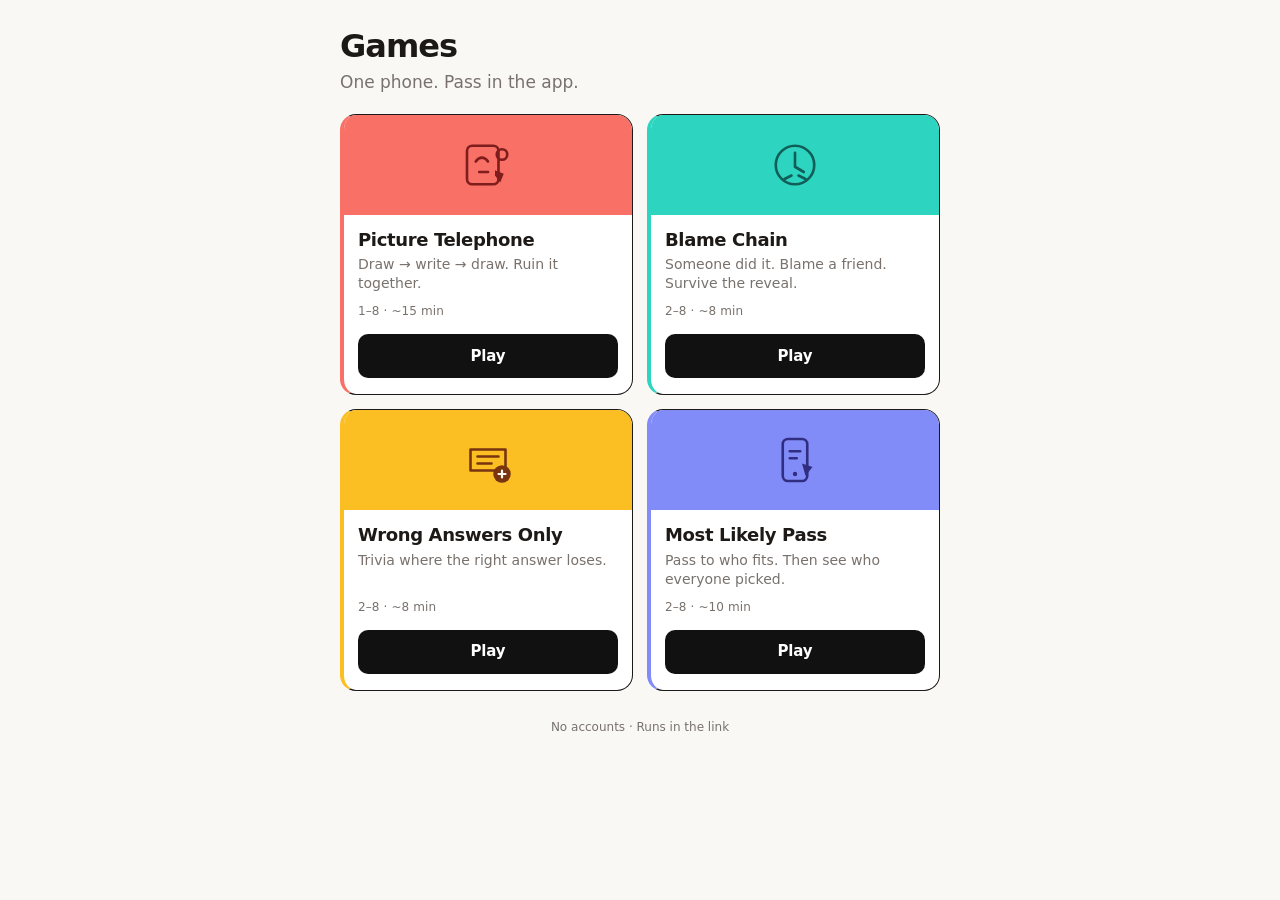
==== index.html @ ca023db3 "Default 2 players and auto fun names Social games min 2 with shuffle roster; Telephone keeps solo 1;" ====
<!DOCTYPE html>
<html lang="en">
<head>
  <meta charset="UTF-8" />
  <meta name="viewport" content="width=device-width, initial-scale=1, viewport-fit=cover" />
  <meta name="theme-color" content="#FAF8F5" />
  <meta name="description" content="Pass-the-phone games. No login." />
  <title>Games</title>
  <link rel="icon" href="data:image/svg+xml,%3Csvg xmlns='http://www.w3.org/2000/svg' viewBox='0 0 64 64'%3E%3Crect width='64' height='64' rx='12' fill='%23111111'/%3E%3Ctext x='32' y='42' text-anchor='middle' font-size='28' fill='%23FAF8F5'%3EG%3C/text%3E%3C/svg%3E" />
  <link rel="stylesheet" href="./css/hub.css?v=5" />
</head>
<body>
  <main class="hub">
    <header class="hub-header">
      <h1 class="hub-title">Games</h1>
      <p class="hub-lede">One phone. Pass in the app.</p>
    </header>

    <ul class="game-grid" role="list">
      <li>
        <a class="tile tile--playable tile--coral" href="./games/picture-telephone/">
          <div class="tile-panel" aria-hidden="true">
            <svg class="tile-glyph" viewBox="0 0 64 64" fill="none" xmlns="http://www.w3.org/2000/svg">
              <rect x="8" y="10" width="36" height="44" rx="6" stroke="currentColor" stroke-width="3"/>
              <path d="M18 28c4-6 10-6 14 0M22 40h10" stroke="currentColor" stroke-width="3" stroke-linecap="round"/>
              <path d="M40 38l10 4-4 10-6-8z" fill="currentColor"/>
              <circle cx="48" cy="20" r="6" stroke="currentColor" stroke-width="3"/>
            </svg>
          </div>
          <div class="tile-body">
            <h2 class="tile-name">Picture Telephone</h2>
            <p class="tile-hook">Draw → write → draw. Ruin it together.</p>
            <p class="tile-meta">1–8 · ~15 min</p>
            <span class="tile-play">Play</span>
          </div>
        </a>
      </li>

      <li>
        <a class="tile tile--playable tile--teal" href="./games/blame-chain/">
          <div class="tile-panel" aria-hidden="true">
            <svg class="tile-glyph" viewBox="0 0 64 64" fill="none" xmlns="http://www.w3.org/2000/svg">
              <circle cx="32" cy="32" r="22" stroke="currentColor" stroke-width="3"/>
              <path d="M32 18v16l10 6" stroke="currentColor" stroke-width="3" stroke-linecap="round" stroke-linejoin="round"/>
              <path d="M20 48l8-4M44 48l-8-4" stroke="currentColor" stroke-width="3" stroke-linecap="round"/>
            </svg>
          </div>
          <div class="tile-body">
            <h2 class="tile-name">Blame Chain</h2>
            <p class="tile-hook">Someone did it. Blame a friend. Survive the reveal.</p>
            <p class="tile-meta">2–8 · ~8 min</p>
            <span class="tile-play">Play</span>
          </div>
        </a>
      </li>

      <li>
        <a class="tile tile--playable tile--amber" href="./games/wrong-answers-only/">
          <div class="tile-panel" aria-hidden="true">
            <svg class="tile-glyph" viewBox="0 0 64 64" fill="none" xmlns="http://www.w3.org/2000/svg">
              <path d="M12 44V20h40v24H12z" stroke="currentColor" stroke-width="3" stroke-linejoin="round"/>
              <path d="M20 28h24M20 36h16" stroke="currentColor" stroke-width="3" stroke-linecap="round"/>
              <circle cx="48" cy="48" r="10" fill="currentColor"/>
              <path d="M44 48h8M48 44v8" stroke="#FAF8F5" stroke-width="2.5" stroke-linecap="round"/>
            </svg>
          </div>
          <div class="tile-body">
            <h2 class="tile-name">Wrong Answers Only</h2>
            <p class="tile-hook">Trivia where the right answer loses.</p>
            <p class="tile-meta">2–8 · ~8 min</p>
            <span class="tile-play">Play</span>
          </div>
        </a>
      </li>

      <li>
        <a class="tile tile--playable tile--indigo" href="./games/most-likely-pass/">
          <div class="tile-panel" aria-hidden="true">
            <svg class="tile-glyph" viewBox="0 0 64 64" fill="none" xmlns="http://www.w3.org/2000/svg">
              <rect x="18" y="8" width="28" height="48" rx="6" stroke="currentColor" stroke-width="3"/>
              <circle cx="32" cy="48" r="2.5" fill="currentColor"/>
              <path d="M26 22h12M26 30h8" stroke="currentColor" stroke-width="3" stroke-linecap="round"/>
              <path d="M40 36l12 4-8 10z" fill="currentColor"/>
            </svg>
          </div>
          <div class="tile-body">
            <h2 class="tile-name">Most Likely Pass</h2>
            <p class="tile-hook">Pass to who fits. Then see who everyone picked.</p>
            <p class="tile-meta">2–8 · ~10 min</p>
            <span class="tile-play">Play</span>
          </div>
        </a>
      </li>
    </ul>

    <footer class="hub-footer">No accounts · Runs in the link</footer>
  </main>
</body>
</html>
---- css/hub.css ----
/* Hub — punch panels + 4px rails matching game accents (v4) */
:root {
  --paper: #FAF8F5;
  --surface: #FFFFFF;
  --ink: #1C1917;
  --ink-soft: #78716C;
  --line: rgba(28, 25, 23, 0.12);
  --good: #0D9488;
  --warn: #C2410C;
  --cta: #111111;
  --cta-label: #FFFFFF;
  --focus: #1C1917;
  --font: -apple-system, BlinkMacSystemFont, "Segoe UI", system-ui, sans-serif;
  --radius: 16px;
  --radius-sm: 10px;

  /* Tile chrome = in-game --accent (Suren lock) */
  --tile-coral: #F97066;
  --tile-coral-ink: #7F1D1D;
  --tile-teal: #2DD4BF;
  --tile-teal-ink: #115E59;
  --tile-amber: #FBBF24;
  --tile-amber-ink: #78350F;
  --tile-indigo: #818CF8;
  --tile-indigo-ink: #312E81;

  --accent-pt: var(--tile-coral);
  --accent-blame: var(--tile-teal);
  --accent-wao: var(--tile-amber);
  --accent-mlp: var(--tile-indigo);
}

@media (prefers-color-scheme: dark) {
  :root {
    --paper: #0A0A0A;
    --surface: #141414;
    --ink: #FAFAFA;
    --ink-soft: #A8A29E;
    --line: rgba(250, 250, 250, 0.12);
    --good: #2DD4BF;
    --cta: #FAFAFA;
    --cta-label: #0A0A0A;
    --focus: #FAFAFA;

    --tile-coral: #E35D5B;
    --tile-coral-ink: #FEF2F2;
    --tile-teal: #14B8A6;
    --tile-teal-ink: #ECFDF5;
    --tile-amber: #F59E0B;
    --tile-amber-ink: #FFFBEB;
    --tile-indigo: #6366F1;
    --tile-indigo-ink: #EEF2FF;
  }
}

*,
*::before,
*::after {
  box-sizing: border-box;
}

html,
body {
  margin: 0;
  padding: 0;
  min-height: 100%;
  font-family: var(--font);
  font-size: 17px;
  font-weight: 400;
  line-height: 1.45;
  color: var(--ink);
  background: var(--paper);
  -webkit-tap-highlight-color: transparent;
}

.hub {
  max-width: 640px;
  margin: 0 auto;
  padding: 20px 16px 48px;
  min-height: 100dvh;
}

.hub-header { margin-bottom: 20px; }

.hub-title {
  margin: 0;
  font-size: 28px;
  font-weight: 700;
  letter-spacing: -0.03em;
  line-height: 1.15;
  color: var(--ink);
}

.hub-lede {
  margin: 6px 0 0;
  font-size: 16px;
  font-weight: 400;
  line-height: 1.35;
  color: var(--ink-soft);
}

.game-grid {
  list-style: none;
  margin: 0;
  padding: 0;
  display: grid;
  grid-template-columns: 1fr 1fr;
  gap: 12px;
}

@media (max-width: 340px) {
  .game-grid { grid-template-columns: 1fr; }
}

.tile {
  display: flex;
  flex-direction: column;
  height: 100%;
  min-height: 220px;
  background: var(--surface);
  border: 1.5px solid var(--line);
  border-radius: var(--radius);
  overflow: hidden;
  text-decoration: none;
  color: inherit;
  -webkit-user-select: none;
  user-select: none;
}

.tile--playable {
  border-color: var(--ink);
  cursor: pointer;
  transition: opacity 80ms;
}

.tile--playable:active { opacity: 0.88; }

.tile--playable:focus-visible {
  outline: 2px solid var(--focus);
  outline-offset: 2px;
}

.tile--soon {
  opacity: 0.72;
  pointer-events: none;
  cursor: default;
}

.tile--coral { border-left: 4px solid var(--tile-coral); }
.tile--teal { border-left: 4px solid var(--tile-teal); }
.tile--amber { border-left: 4px solid var(--tile-amber); }
.tile--indigo { border-left: 4px solid var(--tile-indigo); }

.tile-panel {
  display: flex;
  align-items: center;
  justify-content: center;
  flex-shrink: 0;
  height: 88px;
  color: inherit;
}

.tile--coral .tile-panel {
  background: var(--tile-coral);
  color: var(--tile-coral-ink);
}
.tile--teal .tile-panel {
  background: var(--tile-teal);
  color: var(--tile-teal-ink);
}
.tile--amber .tile-panel {
  background: var(--tile-amber);
  color: var(--tile-amber-ink);
}
.tile--indigo .tile-panel {
  background: var(--tile-indigo);
  color: var(--tile-indigo-ink);
}

.tile-glyph { width: 48px; height: 48px; display: block; }

.tile-body {
  display: flex;
  flex-direction: column;
  flex: 1;
  padding: 12px 12px 14px;
  gap: 4px;
  min-width: 0;
}

.tile-badge {
  align-self: flex-start;
  margin-bottom: 2px;
  padding: 2px 8px;
  font-size: 11px;
  font-weight: 600;
  letter-spacing: 0.04em;
  text-transform: uppercase;
  color: var(--ink-soft);
  background: var(--line);
  border-radius: 999px;
  line-height: 1.4;
}

.tile-name {
  margin: 0;
  font-size: 16px;
  font-weight: 700;
  letter-spacing: -0.02em;
  line-height: 1.25;
}

.tile-hook {
  margin: 0;
  font-size: 13px;
  font-weight: 400;
  color: var(--ink-soft);
  line-height: 1.35;
  flex: 1;
}

.tile-meta {
  margin: 6px 0 0;
  font-size: 12px;
  font-weight: 500;
  letter-spacing: 0.01em;
  color: var(--ink-soft);
}

.tile-play {
  display: inline-flex;
  align-items: center;
  justify-content: center;
  align-self: stretch;
  margin-top: 10px;
  min-height: 44px;
  padding: 10px 16px;
  font-size: 15px;
  font-weight: 600;
  letter-spacing: -0.01em;
  color: var(--cta-label);
  background: var(--cta);
  border-radius: var(--radius-sm);
  text-align: center;
}

.tile--soon .tile-play {
  background: transparent;
  color: var(--ink-soft);
  border: 1.5px solid var(--line);
}

.hub-footer {
  margin-top: 28px;
  text-align: center;
  font-size: 12px;
  font-weight: 500;
  color: var(--ink-soft);
}

@media (min-width: 480px) {
  .hub { padding: 28px 20px 56px; }
  .hub-title { font-size: 32px; }
  .hub-lede { font-size: 17px; }
  .game-grid { gap: 14px; }
  .tile { min-height: 240px; }
  .tile-panel { height: 100px; }
  .tile-glyph { width: 56px; height: 56px; }
  .tile-body { padding: 14px 14px 16px; }
  .tile-name { font-size: 18px; }
  .tile-hook { font-size: 14px; }
}

@media (prefers-reduced-motion: reduce) {
  .tile--playable { transition: none; }
}
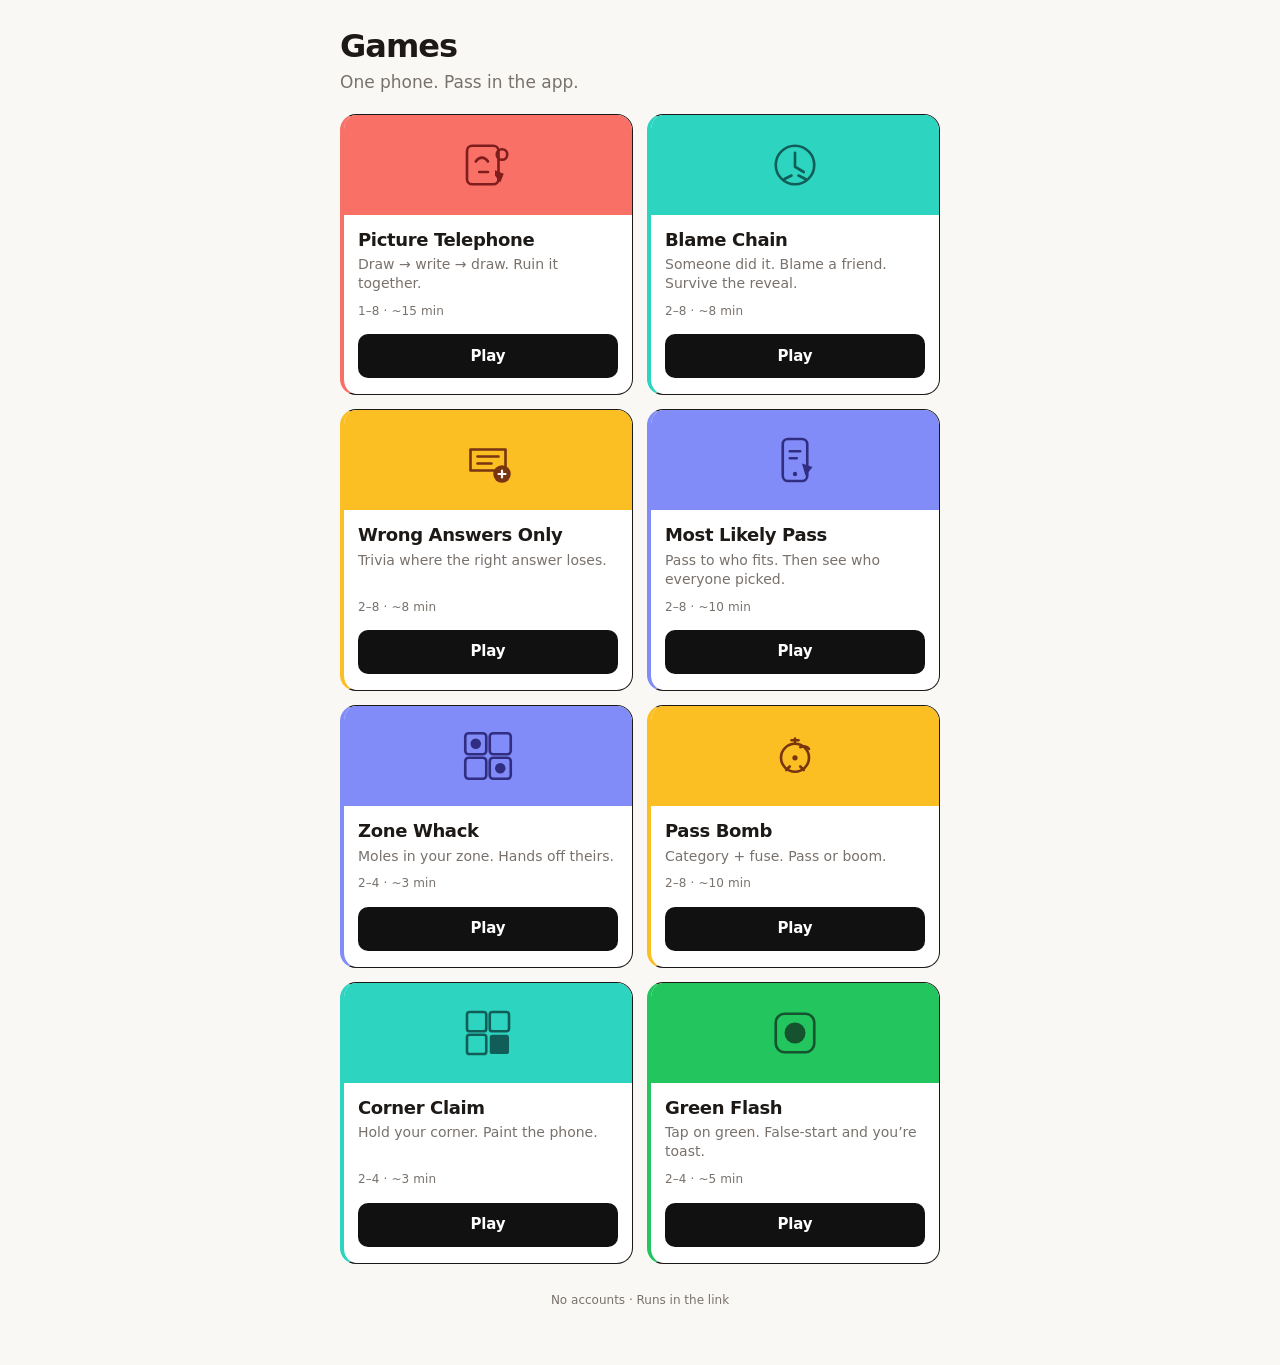
==== commit 40b4687c: "Add interactive wave: Green Flash, Corner Claim, Pass Bomb, Zone Whack Same-phone 1234-style arcade/" ====
--- a/index.html
+++ b/index.html
@@ -91,6 +91,86 @@
           </div>
         </a>
       </li>
+
+      <li>
+        <a class="tile tile--playable tile--indigo" href="./games/zone-whack/">
+          <div class="tile-panel" aria-hidden="true">
+            <svg class="tile-glyph" viewBox="0 0 64 64" fill="none" xmlns="http://www.w3.org/2000/svg">
+              <rect x="6" y="6" width="24" height="24" rx="4" stroke="currentColor" stroke-width="3"/>
+              <rect x="34" y="6" width="24" height="24" rx="4" stroke="currentColor" stroke-width="3"/>
+              <rect x="6" y="34" width="24" height="24" rx="4" stroke="currentColor" stroke-width="3"/>
+              <rect x="34" y="34" width="24" height="24" rx="4" stroke="currentColor" stroke-width="3"/>
+              <circle cx="18" cy="18" r="6" fill="currentColor"/>
+              <circle cx="46" cy="46" r="6" fill="currentColor"/>
+            </svg>
+          </div>
+          <div class="tile-body">
+            <h2 class="tile-name">Zone Whack</h2>
+            <p class="tile-hook">Moles in your zone. Hands off theirs.</p>
+            <p class="tile-meta">2–4 · ~3 min</p>
+            <span class="tile-play">Play</span>
+          </div>
+        </a>
+      </li>
+
+
+      <li>
+        <a class="tile tile--playable tile--amber" href="./games/pass-bomb/">
+          <div class="tile-panel" aria-hidden="true">
+            <svg class="tile-glyph" viewBox="0 0 64 64" fill="none" xmlns="http://www.w3.org/2000/svg">
+              <circle cx="32" cy="34" r="16" stroke="currentColor" stroke-width="3"/>
+              <path d="M32 18v-6M28 14h8" stroke="currentColor" stroke-width="3" stroke-linecap="round"/>
+              <path d="M38 22c4-2 8-1 10 2" stroke="currentColor" stroke-width="3" stroke-linecap="round"/>
+              <circle cx="32" cy="34" r="3" fill="currentColor"/>
+              <path d="M22 48l4-4M42 48l-4-4" stroke="currentColor" stroke-width="3" stroke-linecap="round"/>
+            </svg>
+          </div>
+          <div class="tile-body">
+            <h2 class="tile-name">Pass Bomb</h2>
+            <p class="tile-hook">Category + fuse. Pass or boom.</p>
+            <p class="tile-meta">2–8 · ~10 min</p>
+            <span class="tile-play">Play</span>
+          </div>
+        </a>
+      </li>
+
+      <li>
+        <a class="tile tile--playable tile--teal" href="./games/corner-claim/">
+          <div class="tile-panel" aria-hidden="true">
+            <svg class="tile-glyph" viewBox="0 0 64 64" fill="none" xmlns="http://www.w3.org/2000/svg">
+              <rect x="8" y="8" width="22" height="22" rx="3" stroke="currentColor" stroke-width="3"/>
+              <rect x="34" y="8" width="22" height="22" rx="3" stroke="currentColor" stroke-width="3"/>
+              <rect x="8" y="34" width="22" height="22" rx="3" stroke="currentColor" stroke-width="3"/>
+              <rect x="34" y="34" width="22" height="22" rx="3" fill="currentColor"/>
+            </svg>
+          </div>
+          <div class="tile-body">
+            <h2 class="tile-name">Corner Claim</h2>
+            <p class="tile-hook">Hold your corner. Paint the phone.</p>
+            <p class="tile-meta">2–4 · ~3 min</p>
+            <span class="tile-play">Play</span>
+          </div>
+        </a>
+      </li>
+
+
+      <li>
+        <a class="tile tile--playable tile--green" href="./games/green-flash/">
+          <div class="tile-panel" aria-hidden="true">
+            <svg class="tile-glyph" viewBox="0 0 64 64" fill="none" xmlns="http://www.w3.org/2000/svg">
+              <rect x="10" y="10" width="44" height="44" rx="10" stroke="currentColor" stroke-width="3"/>
+              <circle cx="32" cy="32" r="12" fill="currentColor"/>
+            </svg>
+          </div>
+          <div class="tile-body">
+            <h2 class="tile-name">Green Flash</h2>
+            <p class="tile-hook">Tap on green. False-start and you’re toast.</p>
+            <p class="tile-meta">2–4 · ~5 min</p>
+            <span class="tile-play">Play</span>
+          </div>
+        </a>
+      </li>
+
     </ul>
 
     <footer class="hub-footer">No accounts · Runs in the link</footer>
--- a/css/hub.css
+++ b/css/hub.css
@@ -23,6 +23,8 @@
   --tile-amber-ink: #78350F;
   --tile-indigo: #818CF8;
   --tile-indigo-ink: #312E81;
+  --tile-green: #22C55E;
+  --tile-green-ink: #14532D;
 
   --accent-pt: var(--tile-coral);
   --accent-blame: var(--tile-teal);
@@ -50,6 +52,8 @@
     --tile-amber-ink: #FFFBEB;
     --tile-indigo: #6366F1;
     --tile-indigo-ink: #EEF2FF;
+    --tile-green: #16A34A;
+    --tile-green-ink: #DCFCE7;
   }
 }
 
@@ -150,6 +154,7 @@
 .tile--teal { border-left: 4px solid var(--tile-teal); }
 .tile--amber { border-left: 4px solid var(--tile-amber); }
 .tile--indigo { border-left: 4px solid var(--tile-indigo); }
+.tile--green { border-left: 4px solid var(--tile-green); }
 
 .tile-panel {
   display: flex;
@@ -175,6 +180,10 @@
 .tile--indigo .tile-panel {
   background: var(--tile-indigo);
   color: var(--tile-indigo-ink);
+}
+.tile--green .tile-panel {
+  background: var(--tile-green);
+  color: var(--tile-green-ink);
 }
 
 .tile-glyph { width: 48px; height: 48px; display: block; }
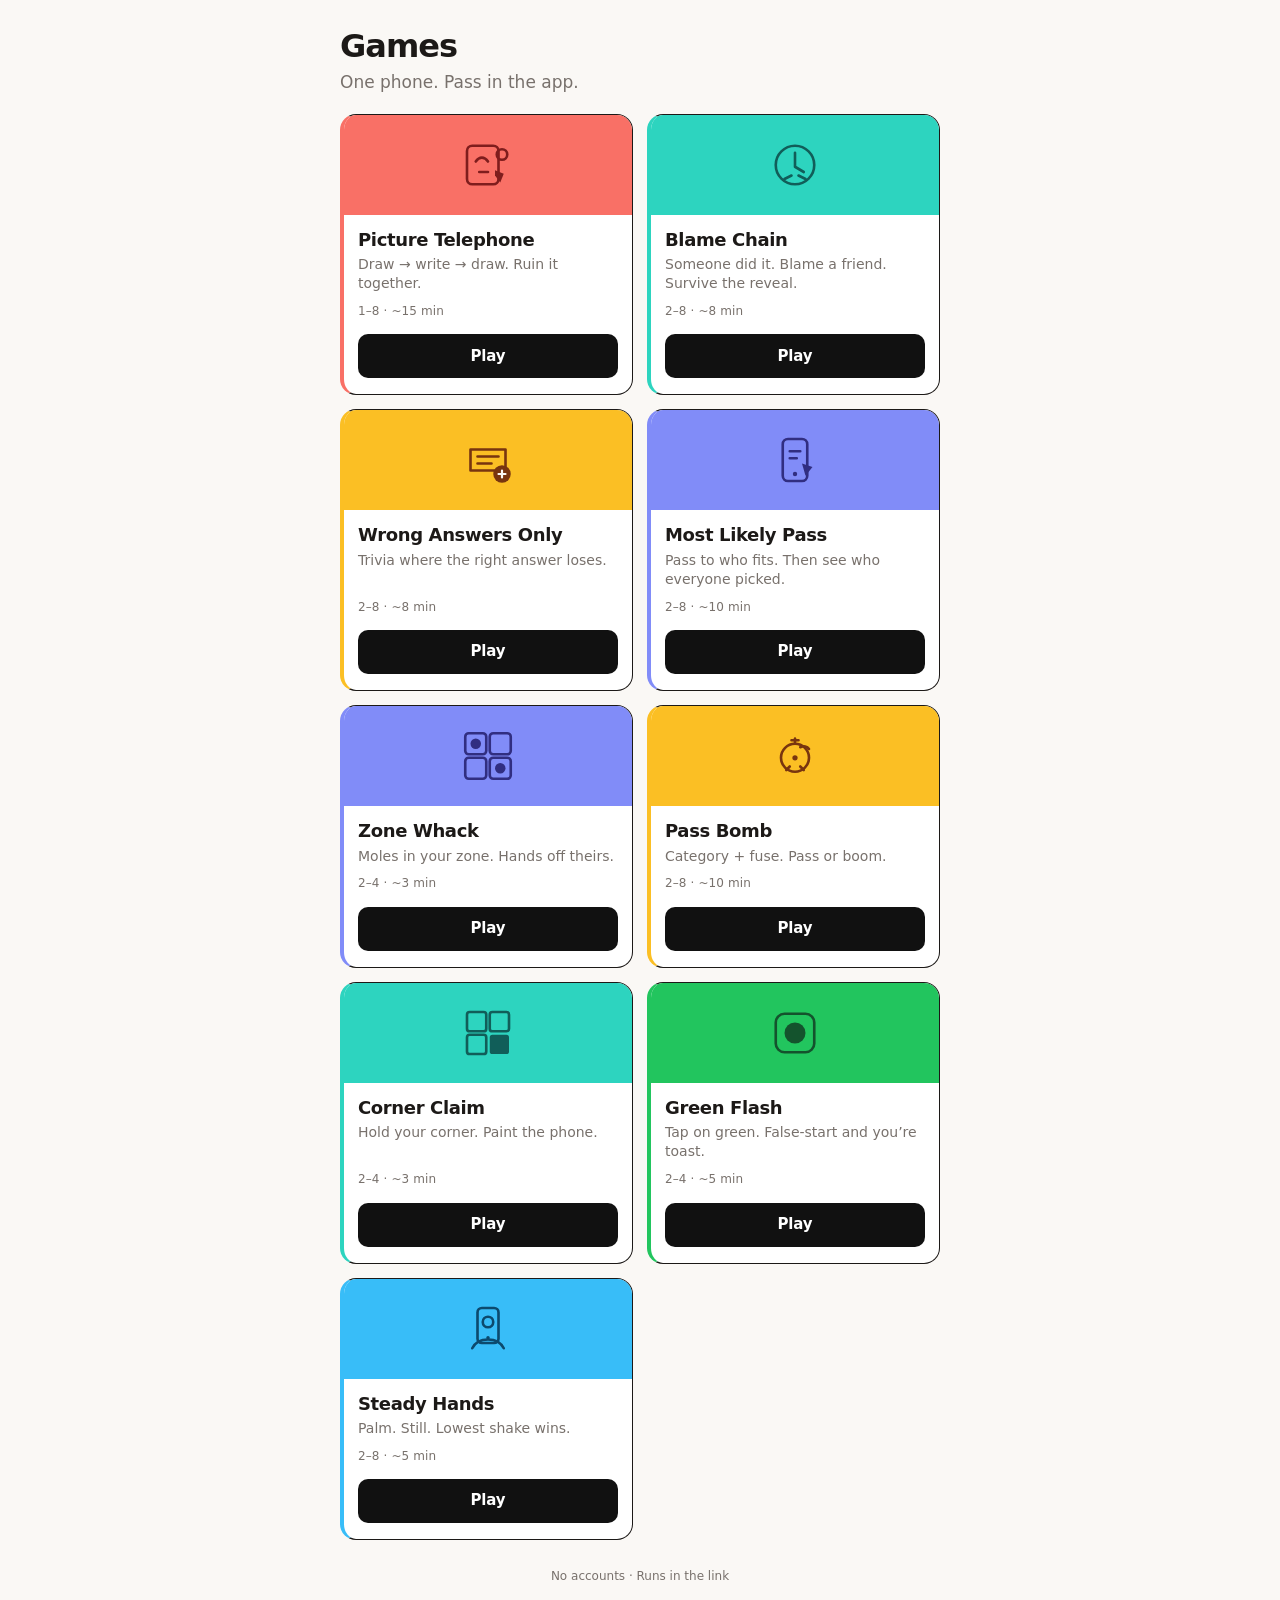
==== commit 067d3f13: "Add Steady Hands — palm-still hotseat with motion fallback Completes the interactive wave; hub sky t" ====
--- a/index.html
+++ b/index.html
@@ -7,7 +7,7 @@
   <meta name="description" content="Pass-the-phone games. No login." />
   <title>Games</title>
   <link rel="icon" href="data:image/svg+xml,%3Csvg xmlns='http://www.w3.org/2000/svg' viewBox='0 0 64 64'%3E%3Crect width='64' height='64' rx='12' fill='%23111111'/%3E%3Ctext x='32' y='42' text-anchor='middle' font-size='28' fill='%23FAF8F5'%3EG%3C/text%3E%3C/svg%3E" />
-  <link rel="stylesheet" href="./css/hub.css?v=5" />
+  <link rel="stylesheet" href="./css/hub.css?v=6" />
 </head>
 <body>
   <main class="hub">
@@ -171,6 +171,25 @@
         </a>
       </li>
 
+
+      <li>
+        <a class="tile tile--playable tile--sky" href="./games/steady-hands/">
+          <div class="tile-panel" aria-hidden="true">
+            <svg class="tile-glyph" viewBox="0 0 64 64" fill="none" xmlns="http://www.w3.org/2000/svg">
+              <rect x="20" y="8" width="24" height="40" rx="5" stroke="currentColor" stroke-width="3"/>
+              <circle cx="32" cy="42" r="2" fill="currentColor"/>
+              <circle cx="32" cy="24" r="6" stroke="currentColor" stroke-width="3"/>
+              <path d="M14 54c4-8 10-10 18-10s14 2 18 10" stroke="currentColor" stroke-width="3" stroke-linecap="round"/>
+            </svg>
+          </div>
+          <div class="tile-body">
+            <h2 class="tile-name">Steady Hands</h2>
+            <p class="tile-hook">Palm. Still. Lowest shake wins.</p>
+            <p class="tile-meta">2–8 · ~5 min</p>
+            <span class="tile-play">Play</span>
+          </div>
+        </a>
+      </li>
     </ul>
 
     <footer class="hub-footer">No accounts · Runs in the link</footer>
--- a/css/hub.css
+++ b/css/hub.css
@@ -25,11 +25,14 @@
   --tile-indigo-ink: #312E81;
   --tile-green: #22C55E;
   --tile-green-ink: #14532D;
+  --tile-sky: #38BDF8;
+  --tile-sky-ink: #0C4A6E;
 
   --accent-pt: var(--tile-coral);
   --accent-blame: var(--tile-teal);
   --accent-wao: var(--tile-amber);
   --accent-mlp: var(--tile-indigo);
+  --accent-steady: var(--tile-sky);
 }
 
 @media (prefers-color-scheme: dark) {
@@ -54,6 +57,8 @@
     --tile-indigo-ink: #EEF2FF;
     --tile-green: #16A34A;
     --tile-green-ink: #DCFCE7;
+    --tile-sky: #38BDF8;
+    --tile-sky-ink: #082F49;
   }
 }
 
@@ -155,6 +160,7 @@
 .tile--amber { border-left: 4px solid var(--tile-amber); }
 .tile--indigo { border-left: 4px solid var(--tile-indigo); }
 .tile--green { border-left: 4px solid var(--tile-green); }
+.tile--sky { border-left: 4px solid var(--tile-sky); }
 
 .tile-panel {
   display: flex;
@@ -184,6 +190,10 @@
 .tile--green .tile-panel {
   background: var(--tile-green);
   color: var(--tile-green-ink);
+}
+.tile--sky .tile-panel {
+  background: var(--tile-sky);
+  color: var(--tile-sky-ink);
 }
 
 .tile-glyph { width: 48px; height: 48px; display: block; }
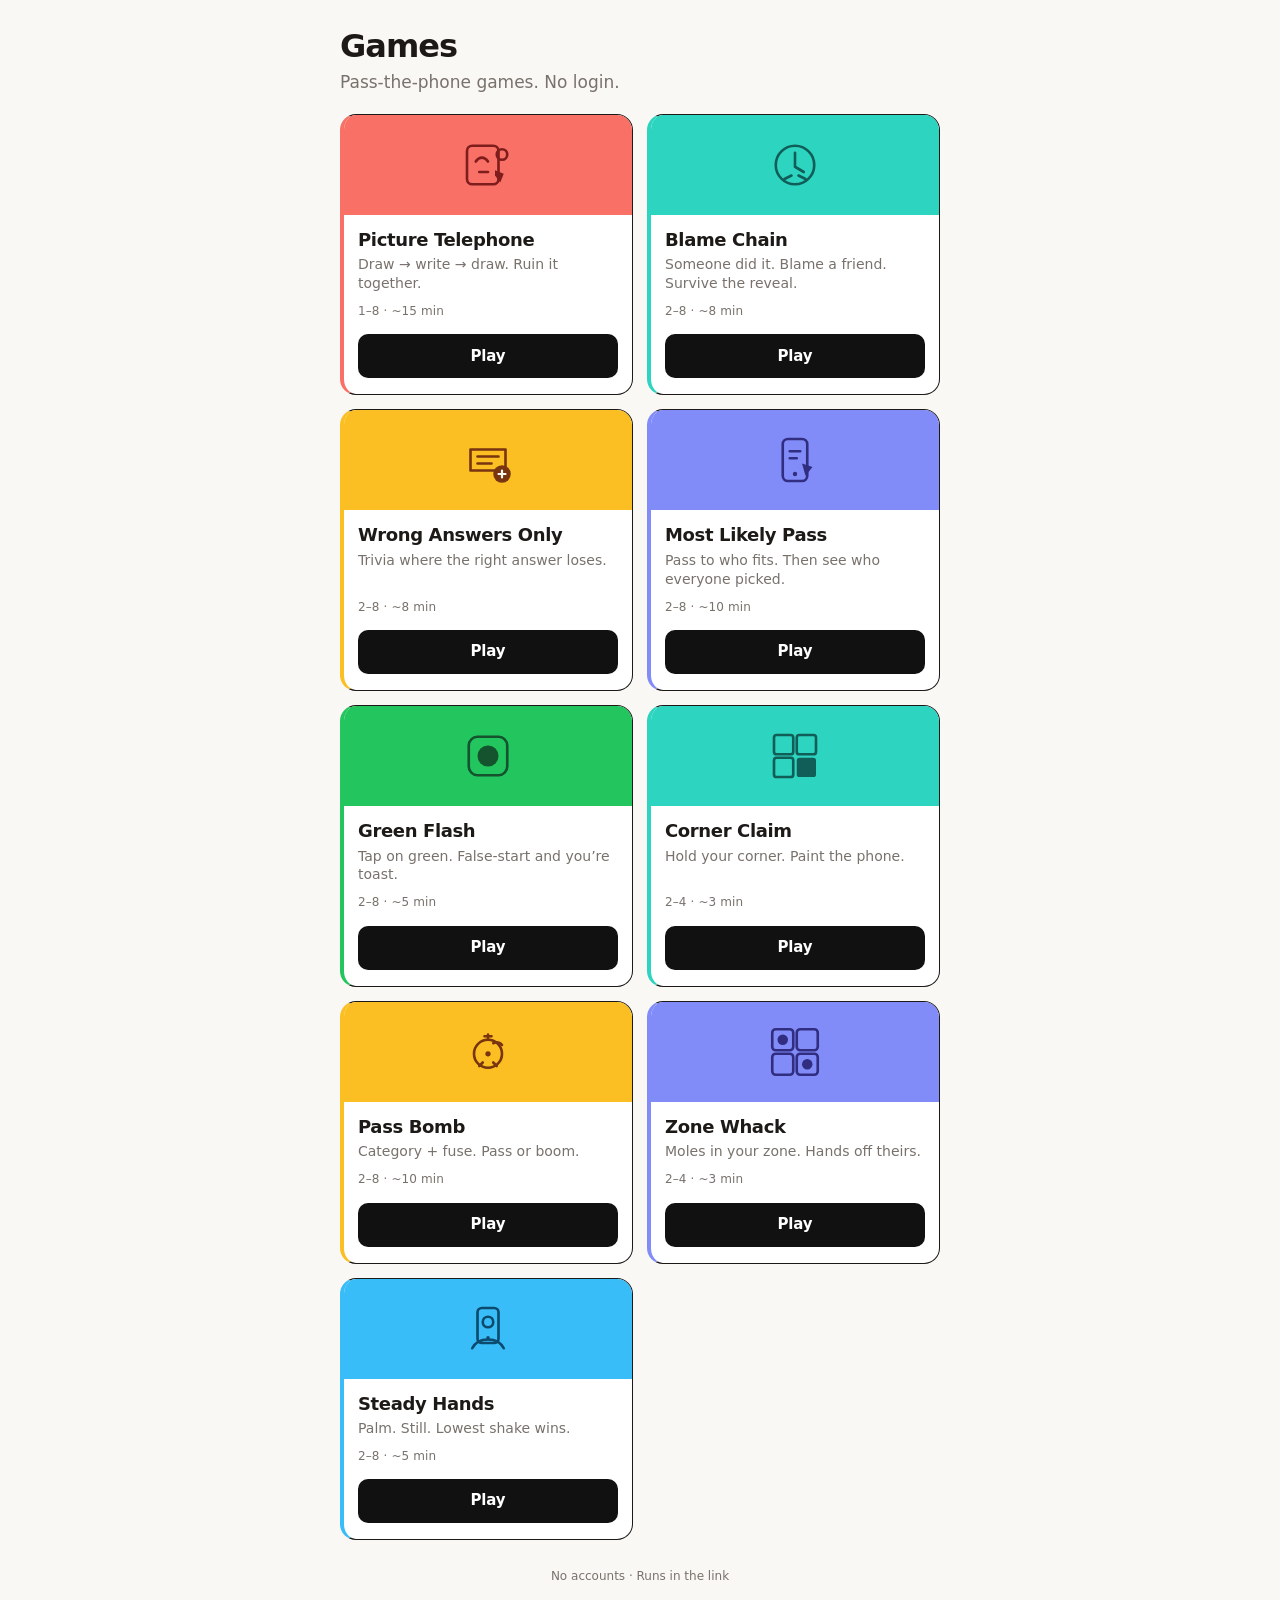
==== commit e005c886: "Playtest fixes from Apple + Tesla UX review P1: Zone Whack pause/Continue cut, Green Flash accent sy" ====
--- a/index.html
+++ b/index.html
@@ -7,16 +7,17 @@
   <meta name="description" content="Pass-the-phone games. No login." />
   <title>Games</title>
   <link rel="icon" href="data:image/svg+xml,%3Csvg xmlns='http://www.w3.org/2000/svg' viewBox='0 0 64 64'%3E%3Crect width='64' height='64' rx='12' fill='%23111111'/%3E%3Ctext x='32' y='42' text-anchor='middle' font-size='28' fill='%23FAF8F5'%3EG%3C/text%3E%3C/svg%3E" />
-  <link rel="stylesheet" href="./css/hub.css?v=6" />
+  <link rel="stylesheet" href="./css/hub.css?v=7" />
 </head>
 <body>
   <main class="hub">
     <header class="hub-header">
       <h1 class="hub-title">Games</h1>
-      <p class="hub-lede">One phone. Pass in the app.</p>
+      <p class="hub-lede">Pass-the-phone games. No login.</p>
     </header>
 
     <ul class="game-grid" role="list">
+
       <li>
         <a class="tile tile--playable tile--coral" href="./games/picture-telephone/">
           <div class="tile-panel" aria-hidden="true">
@@ -36,6 +37,7 @@
         </a>
       </li>
 
+
       <li>
         <a class="tile tile--playable tile--teal" href="./games/blame-chain/">
           <div class="tile-panel" aria-hidden="true">
@@ -53,6 +55,7 @@
           </div>
         </a>
       </li>
+
 
       <li>
         <a class="tile tile--playable tile--amber" href="./games/wrong-answers-only/">
@@ -73,6 +76,7 @@
         </a>
       </li>
 
+
       <li>
         <a class="tile tile--playable tile--indigo" href="./games/most-likely-pass/">
           <div class="tile-panel" aria-hidden="true">
@@ -91,6 +95,66 @@
           </div>
         </a>
       </li>
+
+
+      <li>
+        <a class="tile tile--playable tile--green" href="./games/green-flash/">
+          <div class="tile-panel" aria-hidden="true">
+            <svg class="tile-glyph" viewBox="0 0 64 64" fill="none" xmlns="http://www.w3.org/2000/svg">
+              <rect x="10" y="10" width="44" height="44" rx="10" stroke="currentColor" stroke-width="3"/>
+              <circle cx="32" cy="32" r="12" fill="currentColor"/>
+            </svg>
+          </div>
+          <div class="tile-body">
+            <h2 class="tile-name">Green Flash</h2>
+            <p class="tile-hook">Tap on green. False-start and you’re toast.</p>
+            <p class="tile-meta">2–8 · ~5 min</p>
+            <span class="tile-play">Play</span>
+          </div>
+        </a>
+      </li>
+
+
+      <li>
+        <a class="tile tile--playable tile--teal" href="./games/corner-claim/">
+          <div class="tile-panel" aria-hidden="true">
+            <svg class="tile-glyph" viewBox="0 0 64 64" fill="none" xmlns="http://www.w3.org/2000/svg">
+              <rect x="8" y="8" width="22" height="22" rx="3" stroke="currentColor" stroke-width="3"/>
+              <rect x="34" y="8" width="22" height="22" rx="3" stroke="currentColor" stroke-width="3"/>
+              <rect x="8" y="34" width="22" height="22" rx="3" stroke="currentColor" stroke-width="3"/>
+              <rect x="34" y="34" width="22" height="22" rx="3" fill="currentColor"/>
+            </svg>
+          </div>
+          <div class="tile-body">
+            <h2 class="tile-name">Corner Claim</h2>
+            <p class="tile-hook">Hold your corner. Paint the phone.</p>
+            <p class="tile-meta">2–4 · ~3 min</p>
+            <span class="tile-play">Play</span>
+          </div>
+        </a>
+      </li>
+
+
+      <li>
+        <a class="tile tile--playable tile--amber" href="./games/pass-bomb/">
+          <div class="tile-panel" aria-hidden="true">
+            <svg class="tile-glyph" viewBox="0 0 64 64" fill="none" xmlns="http://www.w3.org/2000/svg">
+              <circle cx="32" cy="34" r="16" stroke="currentColor" stroke-width="3"/>
+              <path d="M32 18v-6M28 14h8" stroke="currentColor" stroke-width="3" stroke-linecap="round"/>
+              <path d="M38 22c4-2 8-1 10 2" stroke="currentColor" stroke-width="3" stroke-linecap="round"/>
+              <circle cx="32" cy="34" r="3" fill="currentColor"/>
+              <path d="M22 48l4-4M42 48l-4-4" stroke="currentColor" stroke-width="3" stroke-linecap="round"/>
+            </svg>
+          </div>
+          <div class="tile-body">
+            <h2 class="tile-name">Pass Bomb</h2>
+            <p class="tile-hook">Category + fuse. Pass or boom.</p>
+            <p class="tile-meta">2–8 · ~10 min</p>
+            <span class="tile-play">Play</span>
+          </div>
+        </a>
+      </li>
+
 
       <li>
         <a class="tile tile--playable tile--indigo" href="./games/zone-whack/">
@@ -115,64 +179,6 @@
 
 
       <li>
-        <a class="tile tile--playable tile--amber" href="./games/pass-bomb/">
-          <div class="tile-panel" aria-hidden="true">
-            <svg class="tile-glyph" viewBox="0 0 64 64" fill="none" xmlns="http://www.w3.org/2000/svg">
-              <circle cx="32" cy="34" r="16" stroke="currentColor" stroke-width="3"/>
-              <path d="M32 18v-6M28 14h8" stroke="currentColor" stroke-width="3" stroke-linecap="round"/>
-              <path d="M38 22c4-2 8-1 10 2" stroke="currentColor" stroke-width="3" stroke-linecap="round"/>
-              <circle cx="32" cy="34" r="3" fill="currentColor"/>
-              <path d="M22 48l4-4M42 48l-4-4" stroke="currentColor" stroke-width="3" stroke-linecap="round"/>
-            </svg>
-          </div>
-          <div class="tile-body">
-            <h2 class="tile-name">Pass Bomb</h2>
-            <p class="tile-hook">Category + fuse. Pass or boom.</p>
-            <p class="tile-meta">2–8 · ~10 min</p>
-            <span class="tile-play">Play</span>
-          </div>
-        </a>
-      </li>
-
-      <li>
-        <a class="tile tile--playable tile--teal" href="./games/corner-claim/">
-          <div class="tile-panel" aria-hidden="true">
-            <svg class="tile-glyph" viewBox="0 0 64 64" fill="none" xmlns="http://www.w3.org/2000/svg">
-              <rect x="8" y="8" width="22" height="22" rx="3" stroke="currentColor" stroke-width="3"/>
-              <rect x="34" y="8" width="22" height="22" rx="3" stroke="currentColor" stroke-width="3"/>
-              <rect x="8" y="34" width="22" height="22" rx="3" stroke="currentColor" stroke-width="3"/>
-              <rect x="34" y="34" width="22" height="22" rx="3" fill="currentColor"/>
-            </svg>
-          </div>
-          <div class="tile-body">
-            <h2 class="tile-name">Corner Claim</h2>
-            <p class="tile-hook">Hold your corner. Paint the phone.</p>
-            <p class="tile-meta">2–4 · ~3 min</p>
-            <span class="tile-play">Play</span>
-          </div>
-        </a>
-      </li>
-
-
-      <li>
-        <a class="tile tile--playable tile--green" href="./games/green-flash/">
-          <div class="tile-panel" aria-hidden="true">
-            <svg class="tile-glyph" viewBox="0 0 64 64" fill="none" xmlns="http://www.w3.org/2000/svg">
-              <rect x="10" y="10" width="44" height="44" rx="10" stroke="currentColor" stroke-width="3"/>
-              <circle cx="32" cy="32" r="12" fill="currentColor"/>
-            </svg>
-          </div>
-          <div class="tile-body">
-            <h2 class="tile-name">Green Flash</h2>
-            <p class="tile-hook">Tap on green. False-start and you’re toast.</p>
-            <p class="tile-meta">2–4 · ~5 min</p>
-            <span class="tile-play">Play</span>
-          </div>
-        </a>
-      </li>
-
-
-      <li>
         <a class="tile tile--playable tile--sky" href="./games/steady-hands/">
           <div class="tile-panel" aria-hidden="true">
             <svg class="tile-glyph" viewBox="0 0 64 64" fill="none" xmlns="http://www.w3.org/2000/svg">
--- a/css/hub.css
+++ b/css/hub.css
@@ -14,7 +14,7 @@
   --radius: 16px;
   --radius-sm: 10px;
 
-  /* Tile chrome = in-game --accent (Suren lock) */
+  /* Tile chrome = in-game --accent (Suren lock). Green Flash: --tile-green == game --accent #22C55E (flash stays same family). */
   --tile-coral: #F97066;
   --tile-coral-ink: #7F1D1D;
   --tile-teal: #2DD4BF;
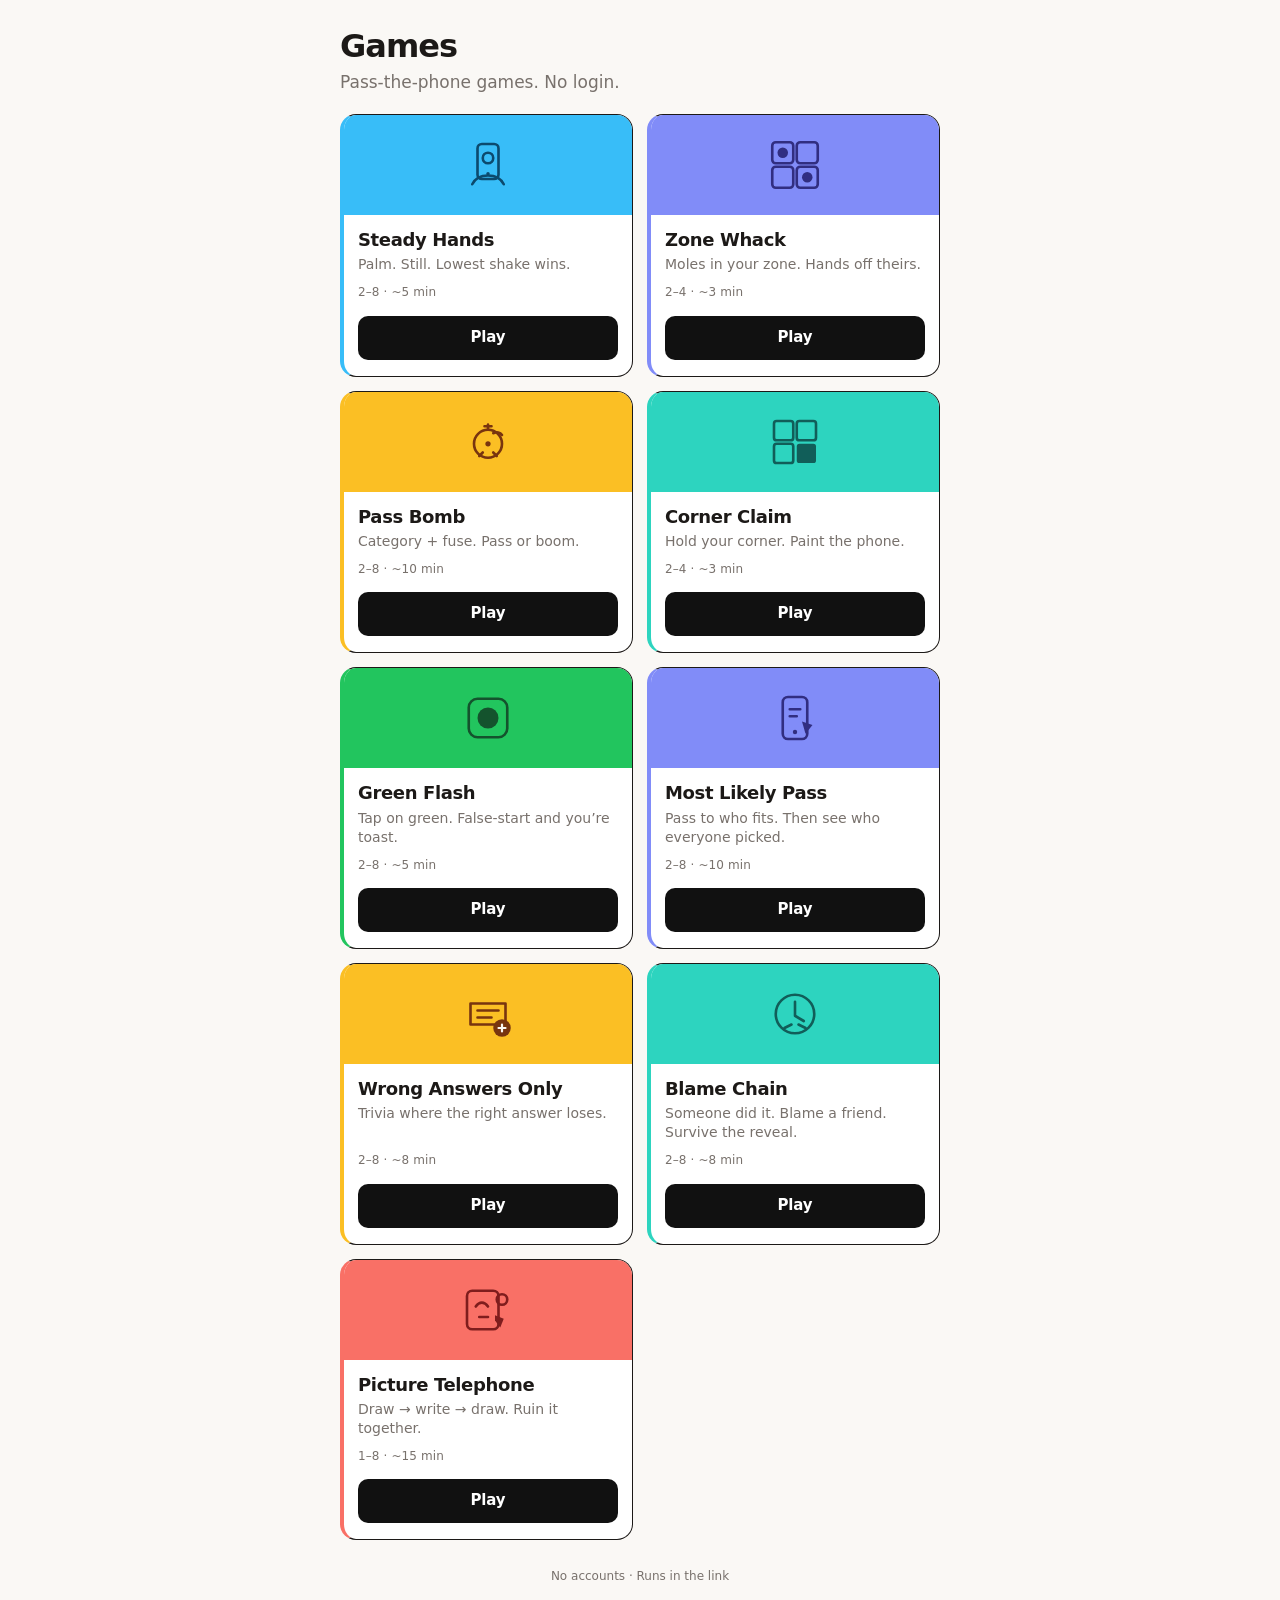
==== commit fac095f2: "Fix dark-mode blank curtain buttons; newest games on top Curtain “I’m …” CTAs used paper-colored tex" ====
--- a/index.html
+++ b/index.html
@@ -7,7 +7,7 @@
   <meta name="description" content="Pass-the-phone games. No login." />
   <title>Games</title>
   <link rel="icon" href="data:image/svg+xml,%3Csvg xmlns='http://www.w3.org/2000/svg' viewBox='0 0 64 64'%3E%3Crect width='64' height='64' rx='12' fill='%23111111'/%3E%3Ctext x='32' y='42' text-anchor='middle' font-size='28' fill='%23FAF8F5'%3EG%3C/text%3E%3C/svg%3E" />
-  <link rel="stylesheet" href="./css/hub.css?v=7" />
+  <link rel="stylesheet" href="./css/hub.css?v=8" />
 </head>
 <body>
   <main class="hub">
@@ -19,137 +19,19 @@
     <ul class="game-grid" role="list">
 
       <li>
-        <a class="tile tile--playable tile--coral" href="./games/picture-telephone/">
-          <div class="tile-panel" aria-hidden="true">
-            <svg class="tile-glyph" viewBox="0 0 64 64" fill="none" xmlns="http://www.w3.org/2000/svg">
-              <rect x="8" y="10" width="36" height="44" rx="6" stroke="currentColor" stroke-width="3"/>
-              <path d="M18 28c4-6 10-6 14 0M22 40h10" stroke="currentColor" stroke-width="3" stroke-linecap="round"/>
-              <path d="M40 38l10 4-4 10-6-8z" fill="currentColor"/>
-              <circle cx="48" cy="20" r="6" stroke="currentColor" stroke-width="3"/>
-            </svg>
-          </div>
-          <div class="tile-body">
-            <h2 class="tile-name">Picture Telephone</h2>
-            <p class="tile-hook">Draw → write → draw. Ruin it together.</p>
-            <p class="tile-meta">1–8 · ~15 min</p>
-            <span class="tile-play">Play</span>
-          </div>
-        </a>
-      </li>
-
-
-      <li>
-        <a class="tile tile--playable tile--teal" href="./games/blame-chain/">
-          <div class="tile-panel" aria-hidden="true">
-            <svg class="tile-glyph" viewBox="0 0 64 64" fill="none" xmlns="http://www.w3.org/2000/svg">
-              <circle cx="32" cy="32" r="22" stroke="currentColor" stroke-width="3"/>
-              <path d="M32 18v16l10 6" stroke="currentColor" stroke-width="3" stroke-linecap="round" stroke-linejoin="round"/>
-              <path d="M20 48l8-4M44 48l-8-4" stroke="currentColor" stroke-width="3" stroke-linecap="round"/>
-            </svg>
-          </div>
-          <div class="tile-body">
-            <h2 class="tile-name">Blame Chain</h2>
-            <p class="tile-hook">Someone did it. Blame a friend. Survive the reveal.</p>
-            <p class="tile-meta">2–8 · ~8 min</p>
-            <span class="tile-play">Play</span>
-          </div>
-        </a>
-      </li>
-
-
-      <li>
-        <a class="tile tile--playable tile--amber" href="./games/wrong-answers-only/">
-          <div class="tile-panel" aria-hidden="true">
-            <svg class="tile-glyph" viewBox="0 0 64 64" fill="none" xmlns="http://www.w3.org/2000/svg">
-              <path d="M12 44V20h40v24H12z" stroke="currentColor" stroke-width="3" stroke-linejoin="round"/>
-              <path d="M20 28h24M20 36h16" stroke="currentColor" stroke-width="3" stroke-linecap="round"/>
-              <circle cx="48" cy="48" r="10" fill="currentColor"/>
-              <path d="M44 48h8M48 44v8" stroke="#FAF8F5" stroke-width="2.5" stroke-linecap="round"/>
-            </svg>
-          </div>
-          <div class="tile-body">
-            <h2 class="tile-name">Wrong Answers Only</h2>
-            <p class="tile-hook">Trivia where the right answer loses.</p>
-            <p class="tile-meta">2–8 · ~8 min</p>
-            <span class="tile-play">Play</span>
-          </div>
-        </a>
-      </li>
-
-
-      <li>
-        <a class="tile tile--playable tile--indigo" href="./games/most-likely-pass/">
-          <div class="tile-panel" aria-hidden="true">
-            <svg class="tile-glyph" viewBox="0 0 64 64" fill="none" xmlns="http://www.w3.org/2000/svg">
-              <rect x="18" y="8" width="28" height="48" rx="6" stroke="currentColor" stroke-width="3"/>
-              <circle cx="32" cy="48" r="2.5" fill="currentColor"/>
-              <path d="M26 22h12M26 30h8" stroke="currentColor" stroke-width="3" stroke-linecap="round"/>
-              <path d="M40 36l12 4-8 10z" fill="currentColor"/>
-            </svg>
-          </div>
-          <div class="tile-body">
-            <h2 class="tile-name">Most Likely Pass</h2>
-            <p class="tile-hook">Pass to who fits. Then see who everyone picked.</p>
-            <p class="tile-meta">2–8 · ~10 min</p>
-            <span class="tile-play">Play</span>
-          </div>
-        </a>
-      </li>
-
-
-      <li>
-        <a class="tile tile--playable tile--green" href="./games/green-flash/">
-          <div class="tile-panel" aria-hidden="true">
-            <svg class="tile-glyph" viewBox="0 0 64 64" fill="none" xmlns="http://www.w3.org/2000/svg">
-              <rect x="10" y="10" width="44" height="44" rx="10" stroke="currentColor" stroke-width="3"/>
-              <circle cx="32" cy="32" r="12" fill="currentColor"/>
-            </svg>
-          </div>
-          <div class="tile-body">
-            <h2 class="tile-name">Green Flash</h2>
-            <p class="tile-hook">Tap on green. False-start and you’re toast.</p>
+        <a class="tile tile--playable tile--sky" href="./games/steady-hands/">
+          <div class="tile-panel" aria-hidden="true">
+            <svg class="tile-glyph" viewBox="0 0 64 64" fill="none" xmlns="http://www.w3.org/2000/svg">
+              <rect x="20" y="8" width="24" height="40" rx="5" stroke="currentColor" stroke-width="3"/>
+              <circle cx="32" cy="42" r="2" fill="currentColor"/>
+              <circle cx="32" cy="24" r="6" stroke="currentColor" stroke-width="3"/>
+              <path d="M14 54c4-8 10-10 18-10s14 2 18 10" stroke="currentColor" stroke-width="3" stroke-linecap="round"/>
+            </svg>
+          </div>
+          <div class="tile-body">
+            <h2 class="tile-name">Steady Hands</h2>
+            <p class="tile-hook">Palm. Still. Lowest shake wins.</p>
             <p class="tile-meta">2–8 · ~5 min</p>
-            <span class="tile-play">Play</span>
-          </div>
-        </a>
-      </li>
-
-
-      <li>
-        <a class="tile tile--playable tile--teal" href="./games/corner-claim/">
-          <div class="tile-panel" aria-hidden="true">
-            <svg class="tile-glyph" viewBox="0 0 64 64" fill="none" xmlns="http://www.w3.org/2000/svg">
-              <rect x="8" y="8" width="22" height="22" rx="3" stroke="currentColor" stroke-width="3"/>
-              <rect x="34" y="8" width="22" height="22" rx="3" stroke="currentColor" stroke-width="3"/>
-              <rect x="8" y="34" width="22" height="22" rx="3" stroke="currentColor" stroke-width="3"/>
-              <rect x="34" y="34" width="22" height="22" rx="3" fill="currentColor"/>
-            </svg>
-          </div>
-          <div class="tile-body">
-            <h2 class="tile-name">Corner Claim</h2>
-            <p class="tile-hook">Hold your corner. Paint the phone.</p>
-            <p class="tile-meta">2–4 · ~3 min</p>
-            <span class="tile-play">Play</span>
-          </div>
-        </a>
-      </li>
-
-
-      <li>
-        <a class="tile tile--playable tile--amber" href="./games/pass-bomb/">
-          <div class="tile-panel" aria-hidden="true">
-            <svg class="tile-glyph" viewBox="0 0 64 64" fill="none" xmlns="http://www.w3.org/2000/svg">
-              <circle cx="32" cy="34" r="16" stroke="currentColor" stroke-width="3"/>
-              <path d="M32 18v-6M28 14h8" stroke="currentColor" stroke-width="3" stroke-linecap="round"/>
-              <path d="M38 22c4-2 8-1 10 2" stroke="currentColor" stroke-width="3" stroke-linecap="round"/>
-              <circle cx="32" cy="34" r="3" fill="currentColor"/>
-              <path d="M22 48l4-4M42 48l-4-4" stroke="currentColor" stroke-width="3" stroke-linecap="round"/>
-            </svg>
-          </div>
-          <div class="tile-body">
-            <h2 class="tile-name">Pass Bomb</h2>
-            <p class="tile-hook">Category + fuse. Pass or boom.</p>
-            <p class="tile-meta">2–8 · ~10 min</p>
             <span class="tile-play">Play</span>
           </div>
         </a>
@@ -179,19 +61,137 @@
 
 
       <li>
-        <a class="tile tile--playable tile--sky" href="./games/steady-hands/">
-          <div class="tile-panel" aria-hidden="true">
-            <svg class="tile-glyph" viewBox="0 0 64 64" fill="none" xmlns="http://www.w3.org/2000/svg">
-              <rect x="20" y="8" width="24" height="40" rx="5" stroke="currentColor" stroke-width="3"/>
-              <circle cx="32" cy="42" r="2" fill="currentColor"/>
-              <circle cx="32" cy="24" r="6" stroke="currentColor" stroke-width="3"/>
-              <path d="M14 54c4-8 10-10 18-10s14 2 18 10" stroke="currentColor" stroke-width="3" stroke-linecap="round"/>
-            </svg>
-          </div>
-          <div class="tile-body">
-            <h2 class="tile-name">Steady Hands</h2>
-            <p class="tile-hook">Palm. Still. Lowest shake wins.</p>
+        <a class="tile tile--playable tile--amber" href="./games/pass-bomb/">
+          <div class="tile-panel" aria-hidden="true">
+            <svg class="tile-glyph" viewBox="0 0 64 64" fill="none" xmlns="http://www.w3.org/2000/svg">
+              <circle cx="32" cy="34" r="16" stroke="currentColor" stroke-width="3"/>
+              <path d="M32 18v-6M28 14h8" stroke="currentColor" stroke-width="3" stroke-linecap="round"/>
+              <path d="M38 22c4-2 8-1 10 2" stroke="currentColor" stroke-width="3" stroke-linecap="round"/>
+              <circle cx="32" cy="34" r="3" fill="currentColor"/>
+              <path d="M22 48l4-4M42 48l-4-4" stroke="currentColor" stroke-width="3" stroke-linecap="round"/>
+            </svg>
+          </div>
+          <div class="tile-body">
+            <h2 class="tile-name">Pass Bomb</h2>
+            <p class="tile-hook">Category + fuse. Pass or boom.</p>
+            <p class="tile-meta">2–8 · ~10 min</p>
+            <span class="tile-play">Play</span>
+          </div>
+        </a>
+      </li>
+
+
+      <li>
+        <a class="tile tile--playable tile--teal" href="./games/corner-claim/">
+          <div class="tile-panel" aria-hidden="true">
+            <svg class="tile-glyph" viewBox="0 0 64 64" fill="none" xmlns="http://www.w3.org/2000/svg">
+              <rect x="8" y="8" width="22" height="22" rx="3" stroke="currentColor" stroke-width="3"/>
+              <rect x="34" y="8" width="22" height="22" rx="3" stroke="currentColor" stroke-width="3"/>
+              <rect x="8" y="34" width="22" height="22" rx="3" stroke="currentColor" stroke-width="3"/>
+              <rect x="34" y="34" width="22" height="22" rx="3" fill="currentColor"/>
+            </svg>
+          </div>
+          <div class="tile-body">
+            <h2 class="tile-name">Corner Claim</h2>
+            <p class="tile-hook">Hold your corner. Paint the phone.</p>
+            <p class="tile-meta">2–4 · ~3 min</p>
+            <span class="tile-play">Play</span>
+          </div>
+        </a>
+      </li>
+
+
+      <li>
+        <a class="tile tile--playable tile--green" href="./games/green-flash/">
+          <div class="tile-panel" aria-hidden="true">
+            <svg class="tile-glyph" viewBox="0 0 64 64" fill="none" xmlns="http://www.w3.org/2000/svg">
+              <rect x="10" y="10" width="44" height="44" rx="10" stroke="currentColor" stroke-width="3"/>
+              <circle cx="32" cy="32" r="12" fill="currentColor"/>
+            </svg>
+          </div>
+          <div class="tile-body">
+            <h2 class="tile-name">Green Flash</h2>
+            <p class="tile-hook">Tap on green. False-start and you’re toast.</p>
             <p class="tile-meta">2–8 · ~5 min</p>
+            <span class="tile-play">Play</span>
+          </div>
+        </a>
+      </li>
+
+
+      <li>
+        <a class="tile tile--playable tile--indigo" href="./games/most-likely-pass/">
+          <div class="tile-panel" aria-hidden="true">
+            <svg class="tile-glyph" viewBox="0 0 64 64" fill="none" xmlns="http://www.w3.org/2000/svg">
+              <rect x="18" y="8" width="28" height="48" rx="6" stroke="currentColor" stroke-width="3"/>
+              <circle cx="32" cy="48" r="2.5" fill="currentColor"/>
+              <path d="M26 22h12M26 30h8" stroke="currentColor" stroke-width="3" stroke-linecap="round"/>
+              <path d="M40 36l12 4-8 10z" fill="currentColor"/>
+            </svg>
+          </div>
+          <div class="tile-body">
+            <h2 class="tile-name">Most Likely Pass</h2>
+            <p class="tile-hook">Pass to who fits. Then see who everyone picked.</p>
+            <p class="tile-meta">2–8 · ~10 min</p>
+            <span class="tile-play">Play</span>
+          </div>
+        </a>
+      </li>
+
+
+      <li>
+        <a class="tile tile--playable tile--amber" href="./games/wrong-answers-only/">
+          <div class="tile-panel" aria-hidden="true">
+            <svg class="tile-glyph" viewBox="0 0 64 64" fill="none" xmlns="http://www.w3.org/2000/svg">
+              <path d="M12 44V20h40v24H12z" stroke="currentColor" stroke-width="3" stroke-linejoin="round"/>
+              <path d="M20 28h24M20 36h16" stroke="currentColor" stroke-width="3" stroke-linecap="round"/>
+              <circle cx="48" cy="48" r="10" fill="currentColor"/>
+              <path d="M44 48h8M48 44v8" stroke="#FAF8F5" stroke-width="2.5" stroke-linecap="round"/>
+            </svg>
+          </div>
+          <div class="tile-body">
+            <h2 class="tile-name">Wrong Answers Only</h2>
+            <p class="tile-hook">Trivia where the right answer loses.</p>
+            <p class="tile-meta">2–8 · ~8 min</p>
+            <span class="tile-play">Play</span>
+          </div>
+        </a>
+      </li>
+
+
+      <li>
+        <a class="tile tile--playable tile--teal" href="./games/blame-chain/">
+          <div class="tile-panel" aria-hidden="true">
+            <svg class="tile-glyph" viewBox="0 0 64 64" fill="none" xmlns="http://www.w3.org/2000/svg">
+              <circle cx="32" cy="32" r="22" stroke="currentColor" stroke-width="3"/>
+              <path d="M32 18v16l10 6" stroke="currentColor" stroke-width="3" stroke-linecap="round" stroke-linejoin="round"/>
+              <path d="M20 48l8-4M44 48l-8-4" stroke="currentColor" stroke-width="3" stroke-linecap="round"/>
+            </svg>
+          </div>
+          <div class="tile-body">
+            <h2 class="tile-name">Blame Chain</h2>
+            <p class="tile-hook">Someone did it. Blame a friend. Survive the reveal.</p>
+            <p class="tile-meta">2–8 · ~8 min</p>
+            <span class="tile-play">Play</span>
+          </div>
+        </a>
+      </li>
+
+
+      <li>
+        <a class="tile tile--playable tile--coral" href="./games/picture-telephone/">
+          <div class="tile-panel" aria-hidden="true">
+            <svg class="tile-glyph" viewBox="0 0 64 64" fill="none" xmlns="http://www.w3.org/2000/svg">
+              <rect x="8" y="10" width="36" height="44" rx="6" stroke="currentColor" stroke-width="3"/>
+              <path d="M18 28c4-6 10-6 14 0M22 40h10" stroke="currentColor" stroke-width="3" stroke-linecap="round"/>
+              <path d="M40 38l10 4-4 10-6-8z" fill="currentColor"/>
+              <circle cx="48" cy="20" r="6" stroke="currentColor" stroke-width="3"/>
+            </svg>
+          </div>
+          <div class="tile-body">
+            <h2 class="tile-name">Picture Telephone</h2>
+            <p class="tile-hook">Draw → write → draw. Ruin it together.</p>
+            <p class="tile-meta">1–8 · ~15 min</p>
             <span class="tile-play">Play</span>
           </div>
         </a>
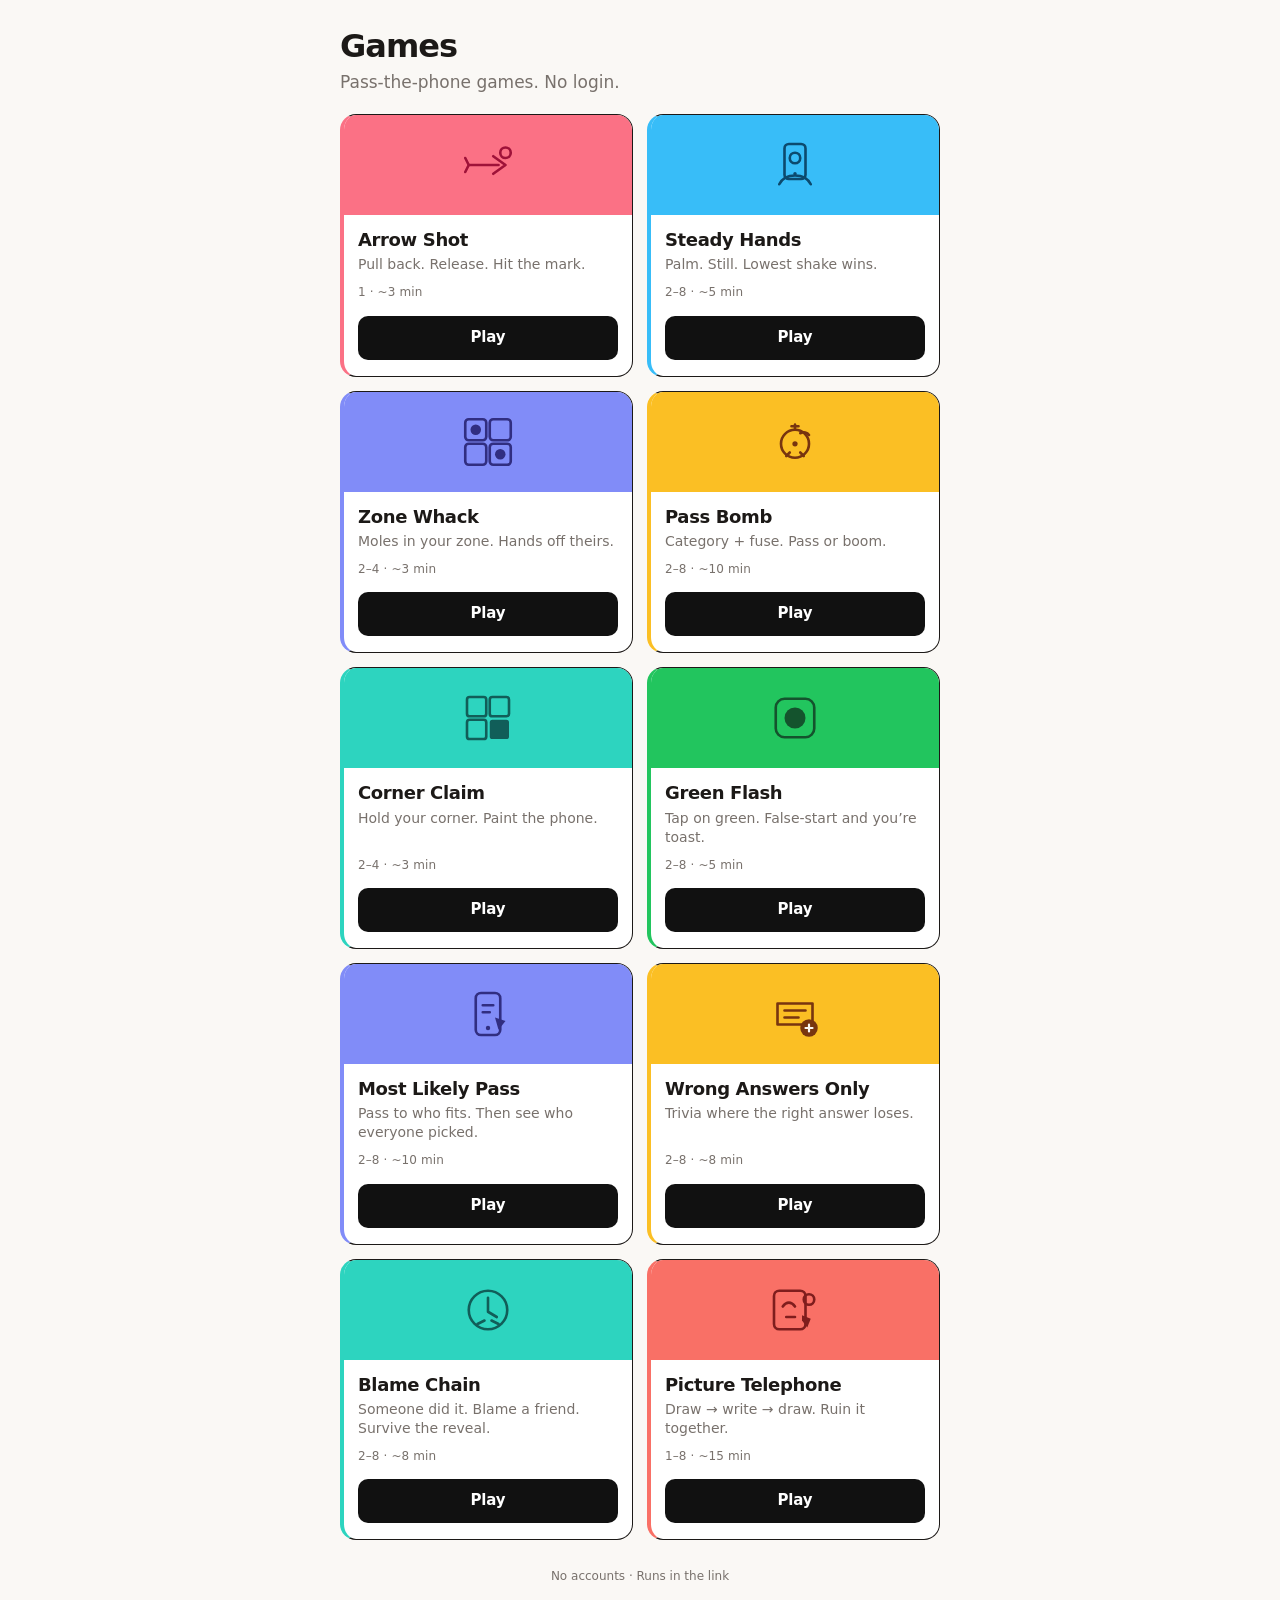
==== commit baf2de60: "Add Arrow Shot — Matter.js archery with vendored physics Drag-aim, 5 arrows, scored targets, hub ros" ====
--- a/index.html
+++ b/index.html
@@ -7,7 +7,7 @@
   <meta name="description" content="Pass-the-phone games. No login." />
   <title>Games</title>
   <link rel="icon" href="data:image/svg+xml,%3Csvg xmlns='http://www.w3.org/2000/svg' viewBox='0 0 64 64'%3E%3Crect width='64' height='64' rx='12' fill='%23111111'/%3E%3Ctext x='32' y='42' text-anchor='middle' font-size='28' fill='%23FAF8F5'%3EG%3C/text%3E%3C/svg%3E" />
-  <link rel="stylesheet" href="./css/hub.css?v=8" />
+  <link rel="stylesheet" href="./css/hub.css?v=9" />
 </head>
 <body>
   <main class="hub">
@@ -18,6 +18,27 @@
 
     <ul class="game-grid" role="list">
 
+
+      <li>
+        <a class="tile tile--playable tile--rose" href="./games/arrow-shot/">
+          <div class="tile-panel" aria-hidden="true">
+            <svg class="tile-glyph" viewBox="0 0 64 64" fill="none" xmlns="http://www.w3.org/2000/svg">
+              <path d="M10 32h34" stroke="currentColor" stroke-width="3" stroke-linecap="round"/>
+              <path d="M38 22l14 10-14 10" stroke="currentColor" stroke-width="3" stroke-linecap="round" stroke-linejoin="round"/>
+              <path d="M10 32l-4-8M10 32l-4 8" stroke="currentColor" stroke-width="3" stroke-linecap="round"/>
+              <circle cx="52" cy="18" r="6" stroke="currentColor" stroke-width="3"/>
+            </svg>
+          </div>
+          <div class="tile-body">
+            <h2 class="tile-name">Arrow Shot</h2>
+            <p class="tile-hook">Pull back. Release. Hit the mark.</p>
+            <p class="tile-meta">1 · ~3 min</p>
+            <span class="tile-play">Play</span>
+          </div>
+        </a>
+      </li>
+
+
       <li>
         <a class="tile tile--playable tile--sky" href="./games/steady-hands/">
           <div class="tile-panel" aria-hidden="true">
--- a/css/hub.css
+++ b/css/hub.css
@@ -1,4 +1,4 @@
-/* Hub — punch panels + 4px rails matching game accents (v4) */
+/* Hub — punch panels + 4px rails matching game accents (v9) */
 :root {
   --paper: #FAF8F5;
   --surface: #FFFFFF;
@@ -27,12 +27,15 @@
   --tile-green-ink: #14532D;
   --tile-sky: #38BDF8;
   --tile-sky-ink: #0C4A6E;
+  --tile-rose: #FB7185;
+  --tile-rose-ink: #9F1239;
 
   --accent-pt: var(--tile-coral);
   --accent-blame: var(--tile-teal);
   --accent-wao: var(--tile-amber);
   --accent-mlp: var(--tile-indigo);
   --accent-steady: var(--tile-sky);
+  --accent-arrow: var(--tile-rose);
 }
 
 @media (prefers-color-scheme: dark) {
@@ -59,6 +62,8 @@
     --tile-green-ink: #DCFCE7;
     --tile-sky: #38BDF8;
     --tile-sky-ink: #082F49;
+    --tile-rose: #FB7185;
+    --tile-rose-ink: #FFE4E6;
   }
 }
 
@@ -161,6 +166,7 @@
 .tile--indigo { border-left: 4px solid var(--tile-indigo); }
 .tile--green { border-left: 4px solid var(--tile-green); }
 .tile--sky { border-left: 4px solid var(--tile-sky); }
+.tile--rose { border-left: 4px solid var(--tile-rose); }
 
 .tile-panel {
   display: flex;
@@ -194,6 +200,10 @@
 .tile--sky .tile-panel {
   background: var(--tile-sky);
   color: var(--tile-sky-ink);
+}
+.tile--rose .tile-panel {
+  background: var(--tile-rose);
+  color: var(--tile-rose-ink);
 }
 
 .tile-glyph { width: 48px; height: 48px; display: block; }
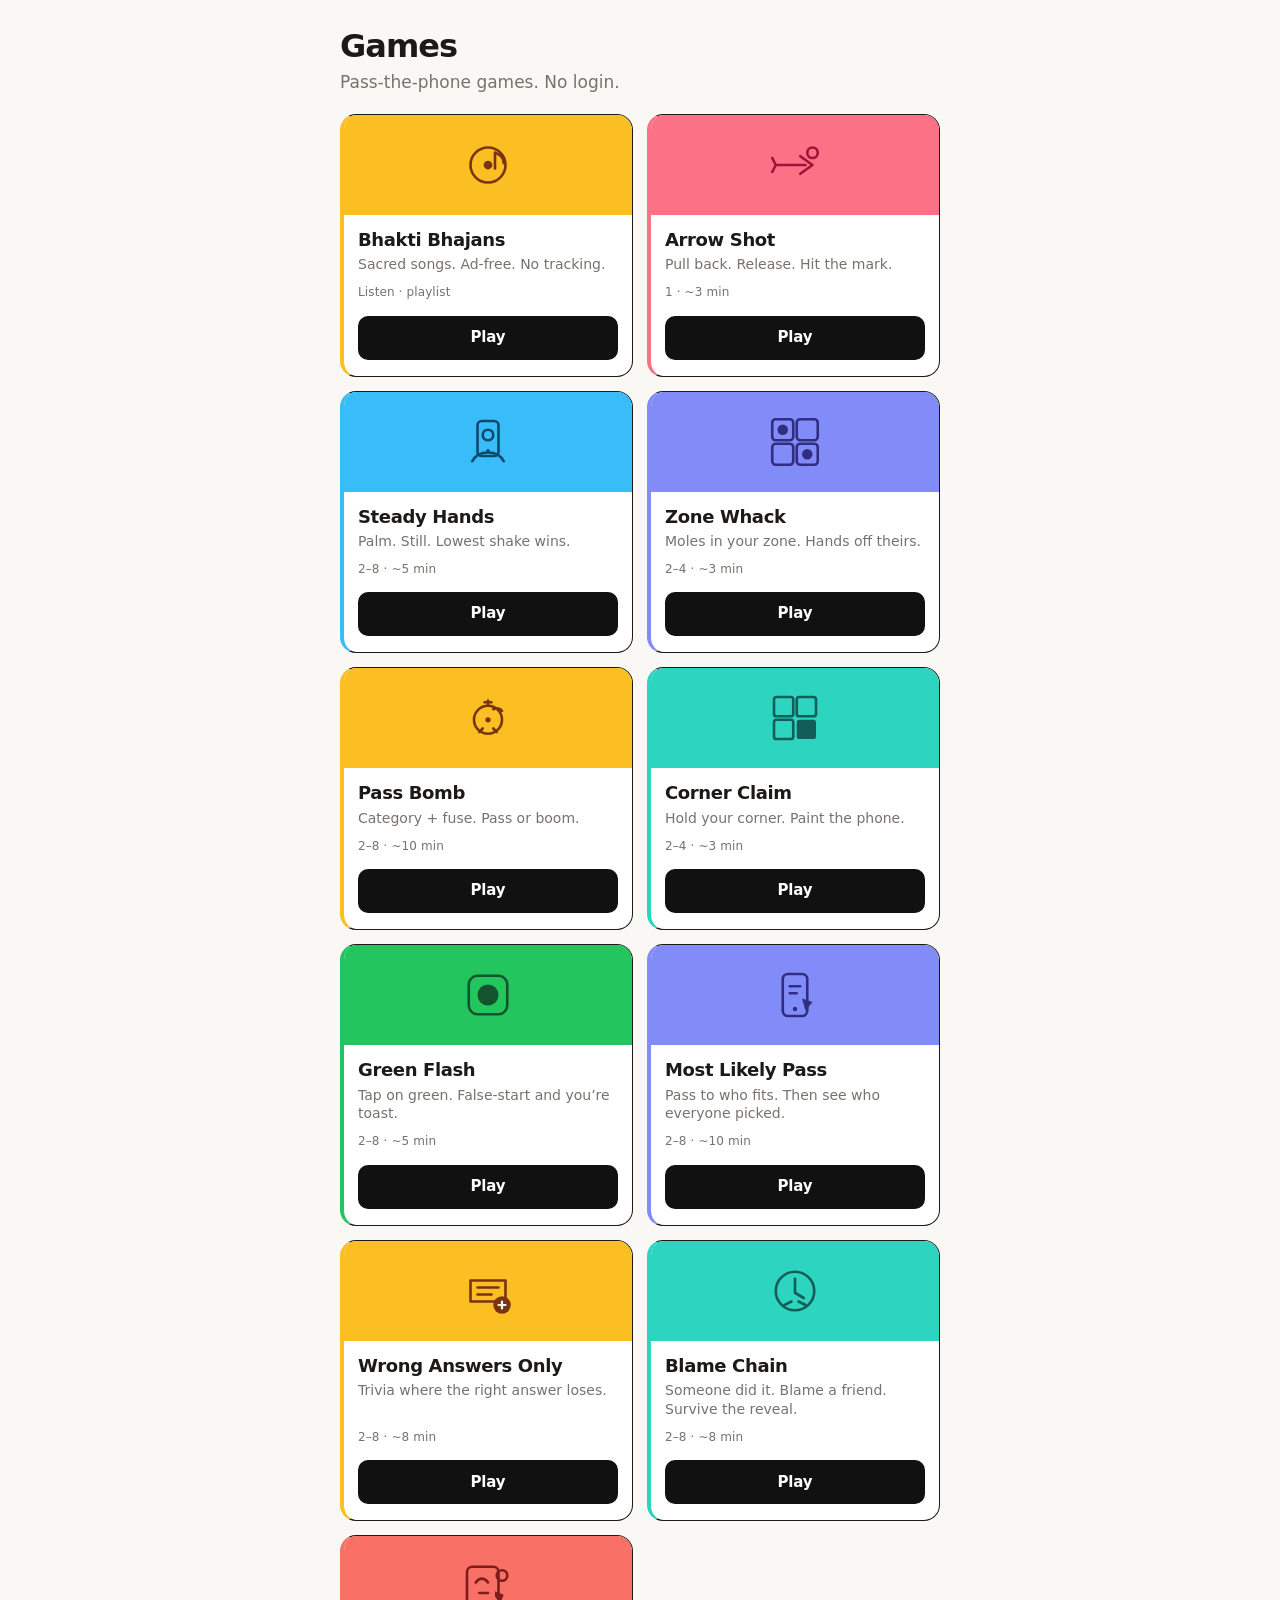
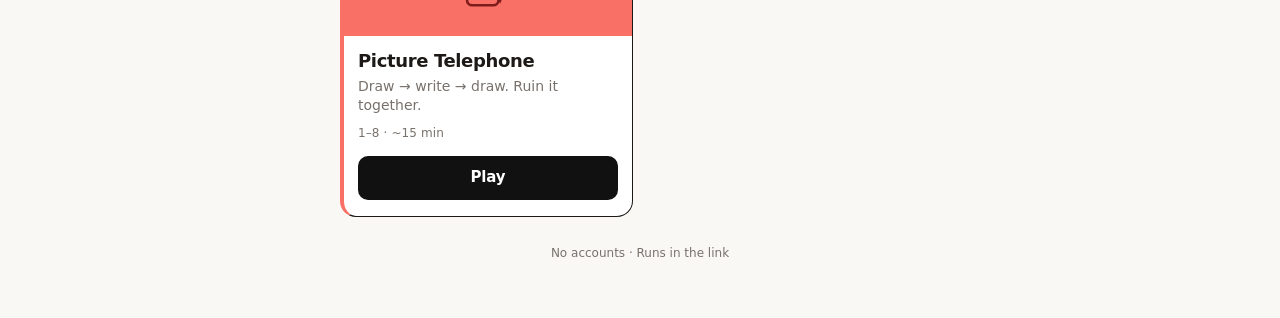
==== commit ee1619dc: "Redesign Bhakti Bhajans per Apple + Tesla UX P1s Quiet chrome (no orbs/CDN fonts), honest tagline, l" ====
--- a/index.html
+++ b/index.html
@@ -20,6 +20,27 @@
 
 
       <li>
+        <a class="tile tile--playable tile--amber" href="./bhakti-bhajans/">
+          <div class="tile-panel" aria-hidden="true">
+            <svg class="tile-glyph" viewBox="0 0 64 64" fill="none" xmlns="http://www.w3.org/2000/svg">
+              <circle cx="32" cy="32" r="20" stroke="currentColor" stroke-width="3"/>
+              <circle cx="32" cy="32" r="5" fill="currentColor"/>
+              <path d="M40 18v18" stroke="currentColor" stroke-width="3" stroke-linecap="round"/>
+              <path d="M40 18c6 2 10 6 10 12" stroke="currentColor" stroke-width="3" stroke-linecap="round"/>
+            </svg>
+          </div>
+          <div class="tile-body">
+            <h2 class="tile-name">Bhakti Bhajans</h2>
+            <p class="tile-hook">Sacred songs. Ad-free. No tracking.</p>
+            <p class="tile-meta">Listen · playlist</p>
+            <span class="tile-play">Play</span>
+          </div>
+        </a>
+      </li>
+
+
+
+      <li>
         <a class="tile tile--playable tile--rose" href="./games/arrow-shot/">
           <div class="tile-panel" aria-hidden="true">
             <svg class="tile-glyph" viewBox="0 0 64 64" fill="none" xmlns="http://www.w3.org/2000/svg">
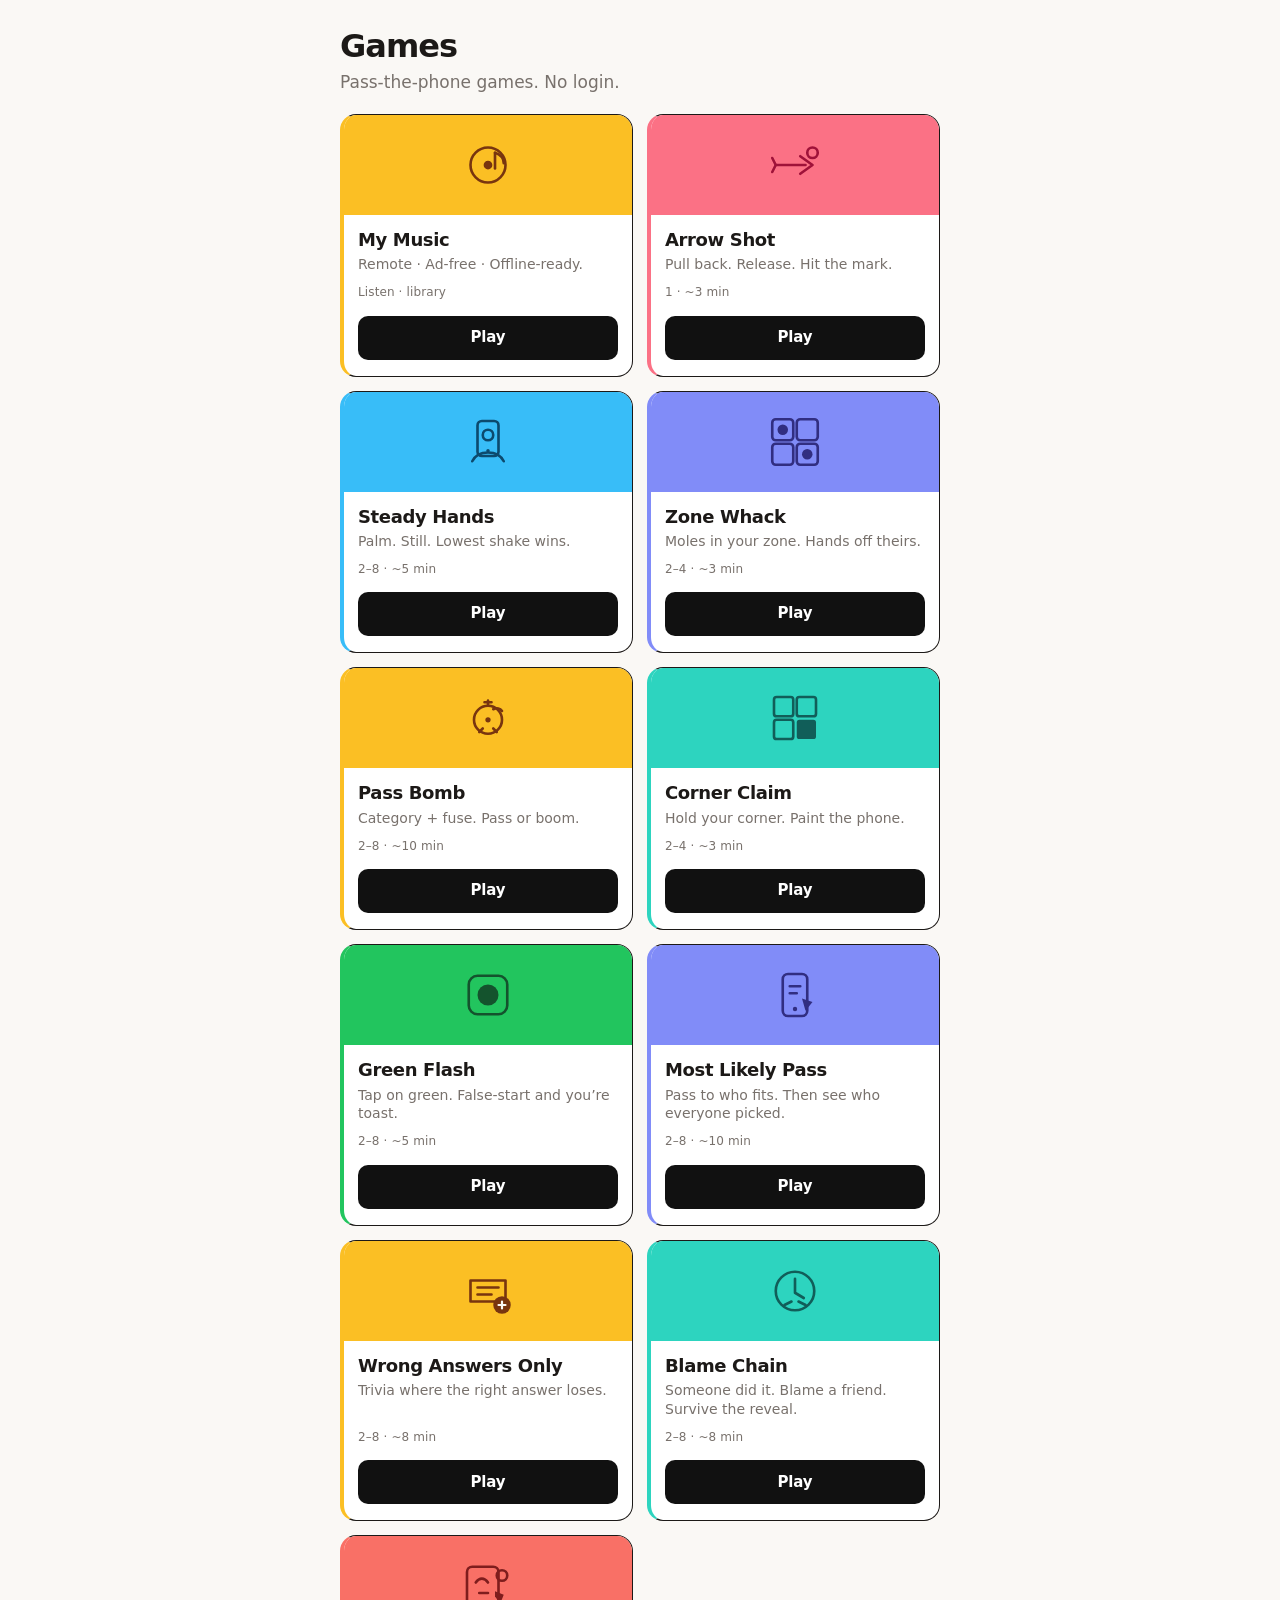
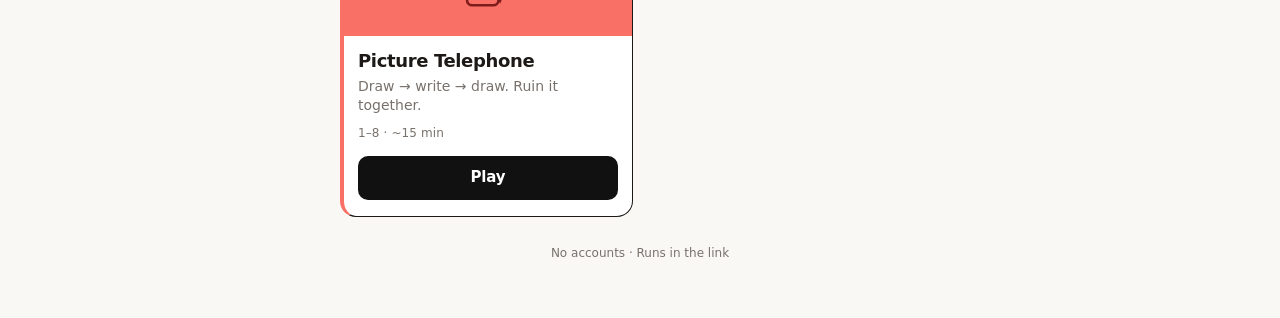
==== commit f23d59e9: "Upgrade Bhakti Bhajans into My Music library app Keep /bhakti-bhajans/ URL; rebrand UI to My Music w" ====
--- a/index.html
+++ b/index.html
@@ -7,7 +7,7 @@
   <meta name="description" content="Pass-the-phone games. No login." />
   <title>Games</title>
   <link rel="icon" href="data:image/svg+xml,%3Csvg xmlns='http://www.w3.org/2000/svg' viewBox='0 0 64 64'%3E%3Crect width='64' height='64' rx='12' fill='%23111111'/%3E%3Ctext x='32' y='42' text-anchor='middle' font-size='28' fill='%23FAF8F5'%3EG%3C/text%3E%3C/svg%3E" />
-  <link rel="stylesheet" href="./css/hub.css?v=9" />
+  <link rel="stylesheet" href="./css/hub.css?v=10" />
 </head>
 <body>
   <main class="hub">
@@ -30,9 +30,9 @@
             </svg>
           </div>
           <div class="tile-body">
-            <h2 class="tile-name">Bhakti Bhajans</h2>
-            <p class="tile-hook">Sacred songs. Ad-free. No tracking.</p>
-            <p class="tile-meta">Listen · playlist</p>
+            <h2 class="tile-name">My Music</h2>
+            <p class="tile-hook">Remote · Ad-free · Offline-ready.</p>
+            <p class="tile-meta">Listen · library</p>
             <span class="tile-play">Play</span>
           </div>
         </a>
